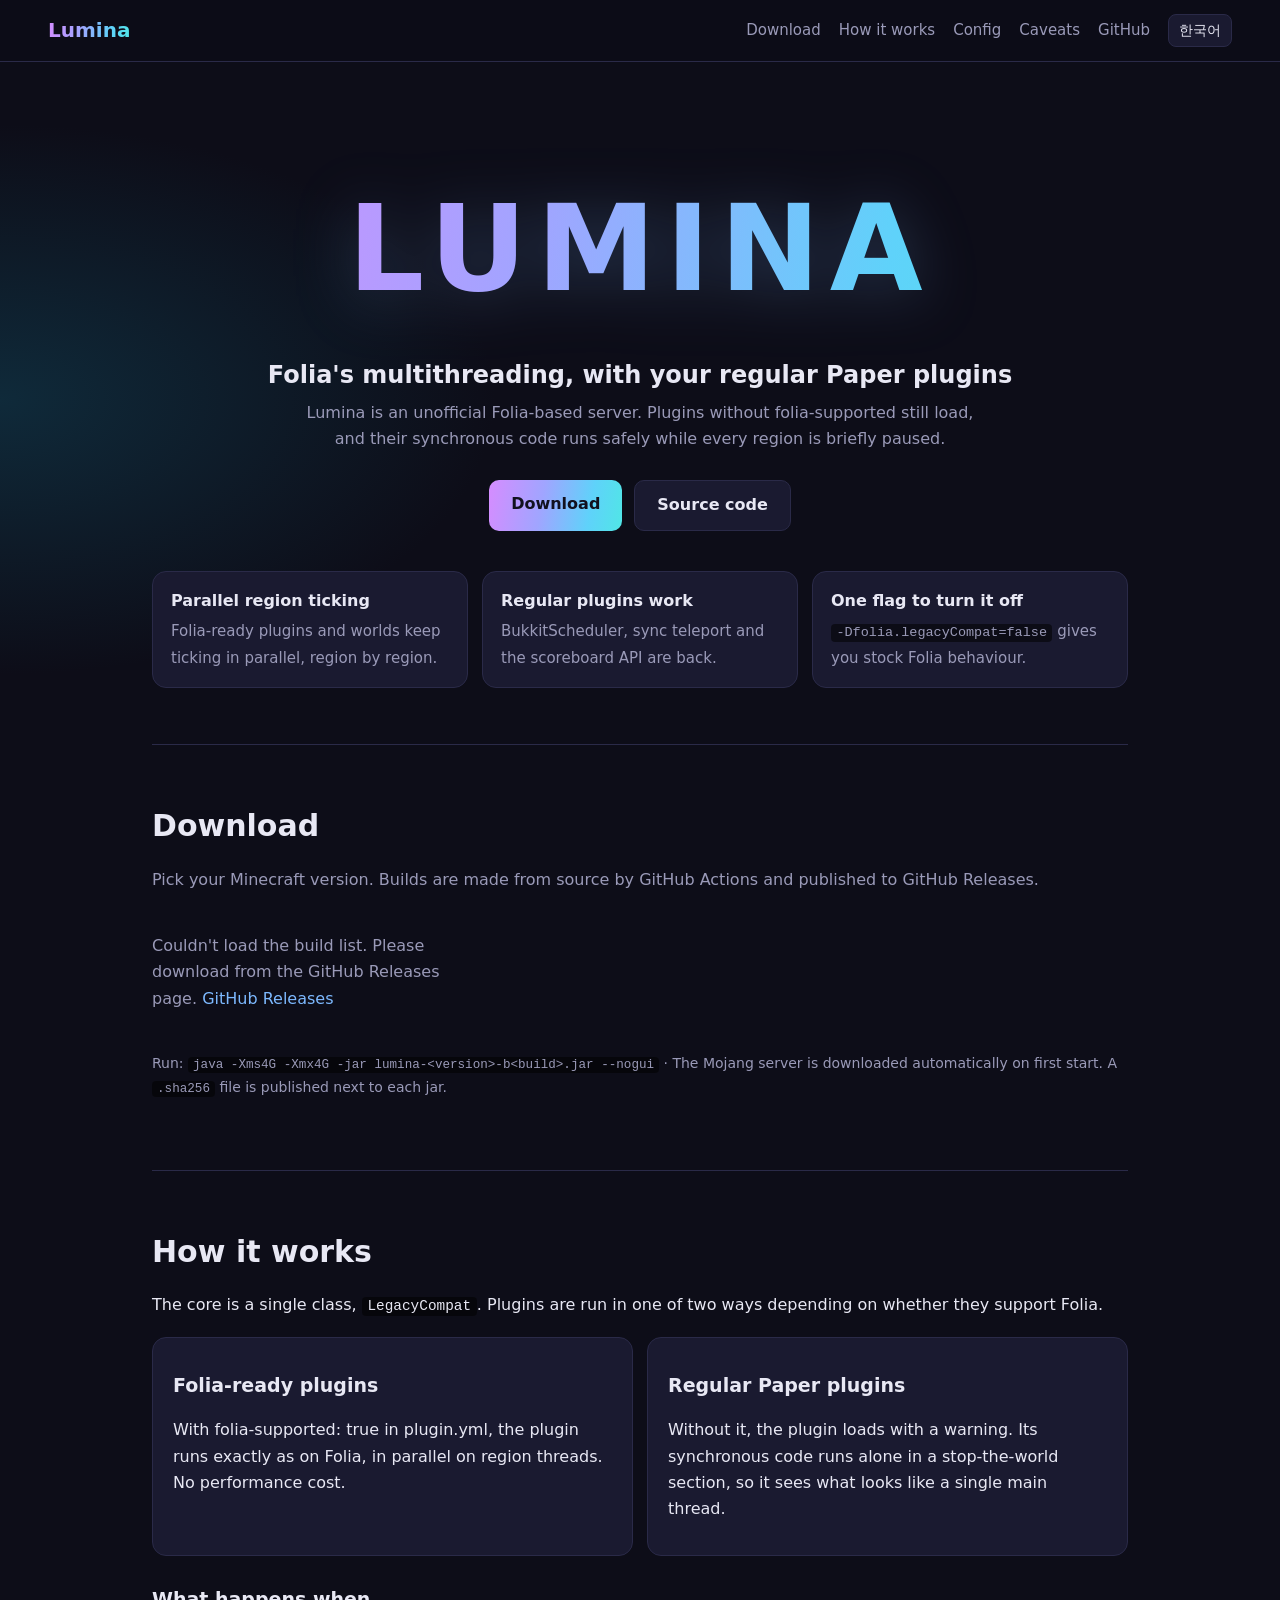
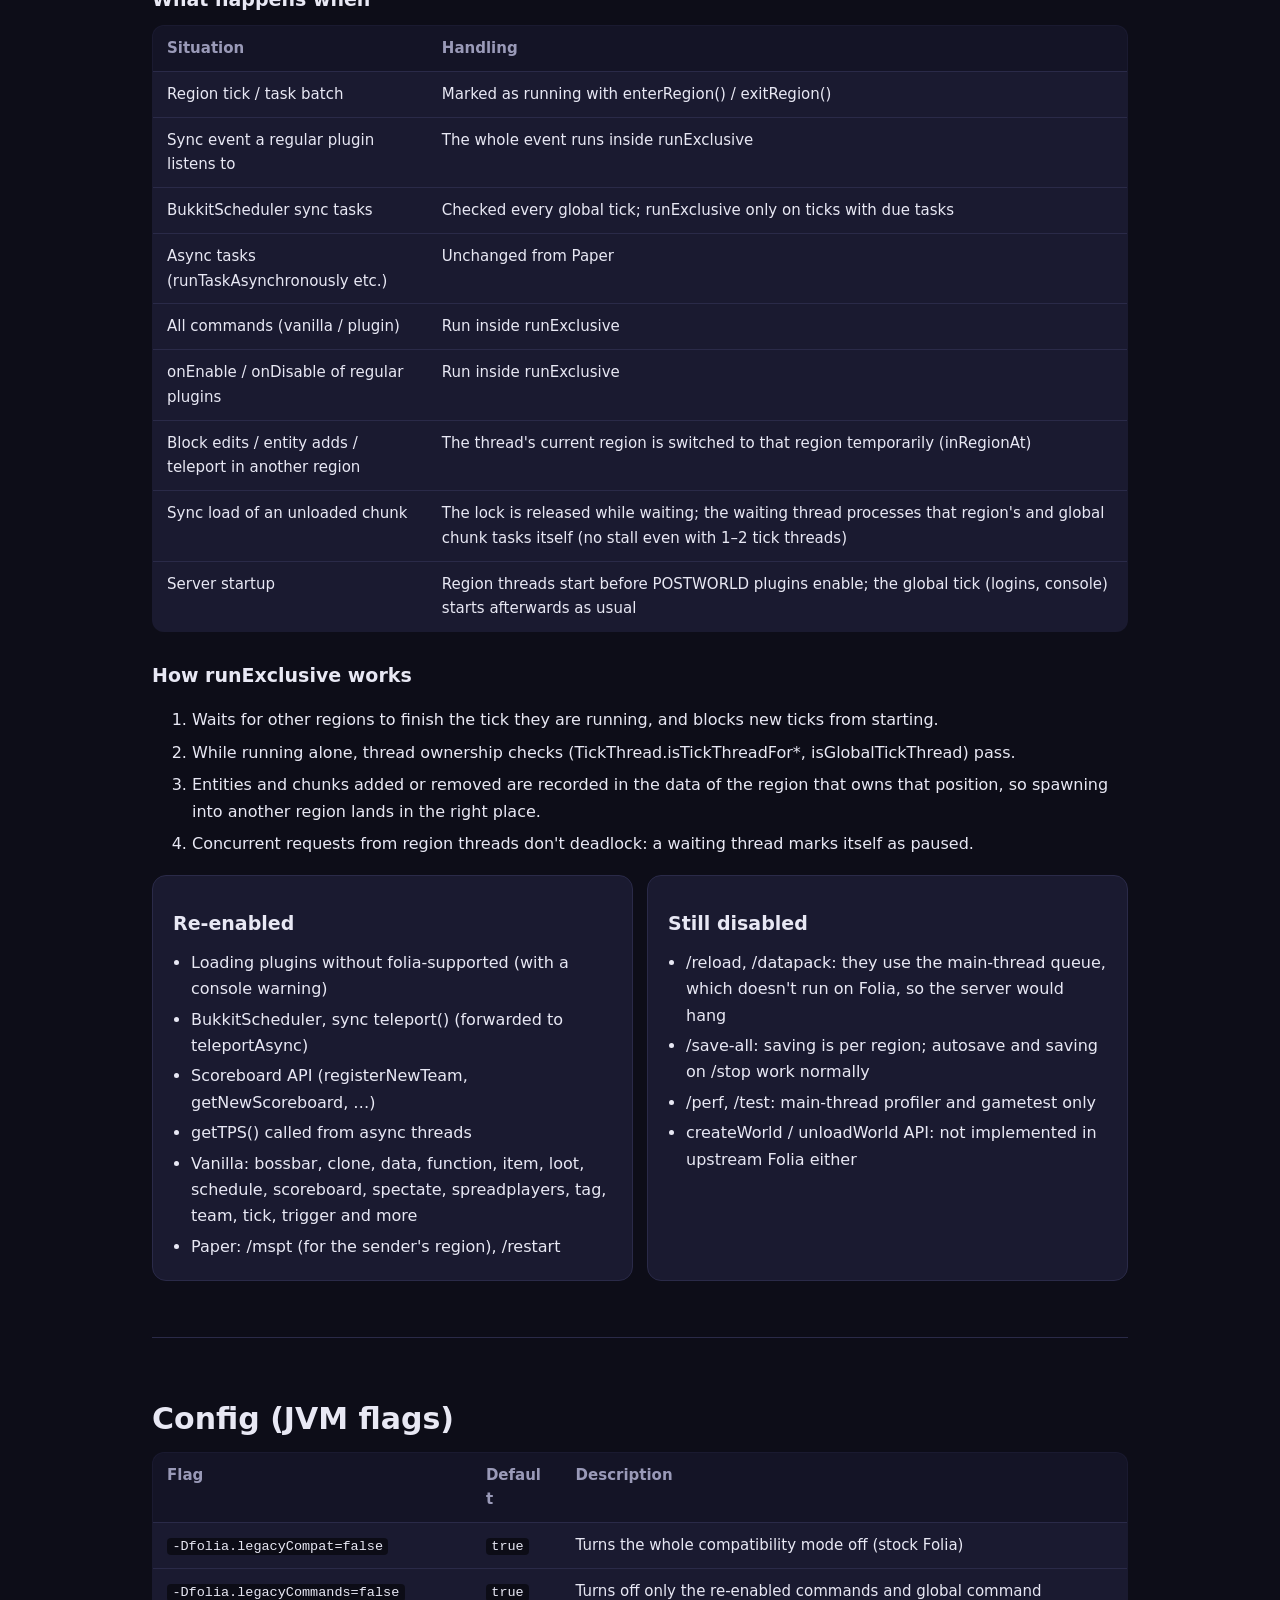
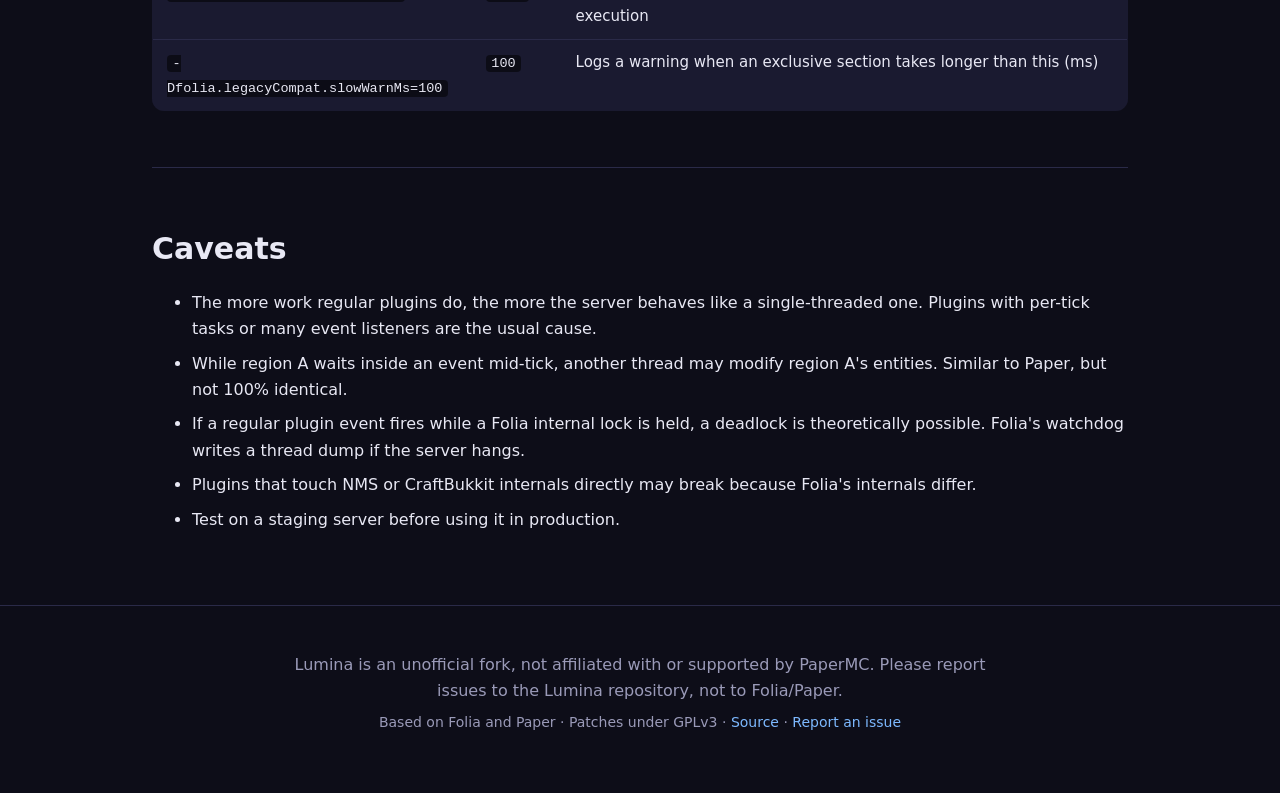
==== index.html @ fca47695 "Lumina site: KO/EN downloads page Co-Authored-By: Claude Opus 5.5 <noreply@anthropic.com>" ====
<!DOCTYPE html>
<html lang="ko">
<head>
  <meta charset="utf-8">
  <meta name="viewport" content="width=device-width, initial-scale=1">
  <title>Lumina — Folia + Paper plugin compatibility</title>
  <meta name="description" content="Lumina: an unofficial Folia fork that also runs regular Paper plugins. Downloads for every supported Minecraft version.">
  <link rel="icon" href="data:image/svg+xml,<svg xmlns='http://www.w3.org/2000/svg' viewBox='0 0 32 32'><defs><linearGradient id='g' x1='0' y1='0' x2='1' y2='1'><stop offset='0' stop-color='%23d68cff'/><stop offset='1' stop-color='%2350e6e6'/></linearGradient></defs><rect width='32' height='32' rx='8' fill='url(%23g)'/><text x='16' y='23' font-family='Arial' font-weight='700' font-size='18' text-anchor='middle' fill='%23101020'>L</text></svg>">
  <link rel="stylesheet" href="style.css">
</head>
<body>
  <header class="nav">
    <a class="brand" href="#top">Lumina</a>
    <nav>
      <a href="#download" data-i18n="nav.download"></a>
      <a href="#how" data-i18n="nav.how"></a>
      <a href="#config" data-i18n="nav.config"></a>
      <a href="#risks" data-i18n="nav.risks"></a>
      <a href="https://github.com/aruru10313/Lumina" target="_blank" rel="noopener">GitHub</a>
      <button id="lang" class="lang" type="button" aria-label="Language">EN</button>
    </nav>
  </header>

  <main id="top">
    <section class="hero">
      <h1 class="logo">LUMINA</h1>
      <p class="tagline" data-i18n="hero.tagline"></p>
      <p class="sub" data-i18n="hero.sub"></p>
      <div class="cta">
        <a class="btn primary" href="#download" data-i18n="hero.cta"></a>
        <a class="btn" href="https://github.com/aruru10313/Lumina" target="_blank" rel="noopener" data-i18n="hero.source"></a>
      </div>
      <div class="pills">
        <div class="pill"><b data-i18n="pill.1.t"></b><span data-i18n="pill.1.d"></span></div>
        <div class="pill"><b data-i18n="pill.2.t"></b><span data-i18n="pill.2.d"></span></div>
        <div class="pill"><b data-i18n="pill.3.t"></b><span data-i18n-html="pill.3.d"></span></div>
      </div>
    </section>

    <section id="download" class="section">
      <h2 data-i18n="dl.title"></h2>
      <p class="muted" data-i18n="dl.desc"></p>
      <div id="versions" class="versions"><p class="muted" data-i18n="dl.loading"></p></div>
      <p class="muted small" data-i18n-html="dl.run"></p>
    </section>

    <section id="how" class="section">
      <h2 data-i18n="how.title"></h2>
      <p data-i18n-html="how.intro"></p>
      <div class="split">
        <div class="card">
          <h3 data-i18n="how.folia.t"></h3>
          <p data-i18n="how.folia.d"></p>
        </div>
        <div class="card">
          <h3 data-i18n="how.legacy.t"></h3>
          <p data-i18n="how.legacy.d"></p>
        </div>
      </div>
      <h3 data-i18n="how.table.t"></h3>
      <table class="tbl">
        <thead><tr><th data-i18n="how.col.case"></th><th data-i18n="how.col.handling"></th></tr></thead>
        <tbody id="how-rows"></tbody>
      </table>
      <h3 data-i18n="how.steps.t"></h3>
      <ol id="how-steps" class="steps"></ol>
      <div class="split">
        <div class="card">
          <h3 data-i18n="on.t"></h3>
          <ul id="on-list"></ul>
        </div>
        <div class="card">
          <h3 data-i18n="off.t"></h3>
          <ul id="off-list"></ul>
        </div>
      </div>
    </section>

    <section id="config" class="section">
      <h2 data-i18n="cfg.title"></h2>
      <table class="tbl">
        <thead><tr><th data-i18n="cfg.col.opt"></th><th data-i18n="cfg.col.def"></th><th data-i18n="cfg.col.desc"></th></tr></thead>
        <tbody>
          <tr><td><code>-Dfolia.legacyCompat=false</code></td><td><code>true</code></td><td data-i18n="cfg.1"></td></tr>
          <tr><td><code>-Dfolia.legacyCommands=false</code></td><td><code>true</code></td><td data-i18n="cfg.2"></td></tr>
          <tr><td><code>-Dfolia.legacyCompat.slowWarnMs=100</code></td><td><code>100</code></td><td data-i18n="cfg.3"></td></tr>
        </tbody>
      </table>
    </section>

    <section id="risks" class="section">
      <h2 data-i18n="risk.title"></h2>
      <ul id="risk-list" class="risks"></ul>
    </section>
  </main>

  <footer class="foot">
    <p data-i18n="foot.disclaimer"></p>
    <p class="muted small" data-i18n-html="foot.license"></p>
  </footer>

  <script src="app.js"></script>
</body>
</html>
---- style.css ----
:root {
  --bg: #0d0d18;
  --bg2: #141426;
  --card: #1a1a30;
  --line: #2a2a48;
  --text: #e8e8f4;
  --muted: #9a9ab8;
  --violet: #d68cff;
  --sky: #7db9ff;
  --aqua: #50e6e6;
  --green: #6ee68c;
  --grad: linear-gradient(100deg, #d68cff 0%, #a0a5ff 40%, #5fd2fa 75%, #50e6e6 100%);
}
* { box-sizing: border-box; }
html { scroll-behavior: smooth; }
body {
  word-break: keep-all;
  overflow-wrap: anywhere;
  margin: 0;
  background: radial-gradient(1200px 600px at 70% -10%, #2a1d4a 0%, transparent 60%),
              radial-gradient(900px 500px at 0% 10%, #0f2a3a 0%, transparent 55%), var(--bg);
  color: var(--text);
  font: 16px/1.65 "Pretendard", "Apple SD Gothic Neo", "Malgun Gothic", system-ui, -apple-system, "Segoe UI", sans-serif;
}
a { color: var(--sky); text-decoration: none; }
a:hover { text-decoration: underline; }
code { font-family: ui-monospace, "Cascadia Code", Consolas, monospace; font-size: .9em; background: #0008; padding: .1em .4em; border-radius: 4px; }

.nav {
  position: sticky; top: 0; z-index: 10;
  display: flex; align-items: center; justify-content: space-between;
  padding: 14px clamp(16px, 4vw, 48px);
  background: #0d0d18cc; backdrop-filter: blur(10px);
  border-bottom: 1px solid var(--line);
}
.brand { font-weight: 800; font-size: 20px; background: var(--grad); -webkit-background-clip: text; background-clip: text; color: transparent; }
.nav nav { display: flex; gap: 18px; align-items: center; flex-wrap: wrap; }
.nav nav a { color: var(--muted); font-size: 15px; }
.nav nav a:hover { color: var(--text); text-decoration: none; }
.lang { background: var(--card); color: var(--text); border: 1px solid var(--line); border-radius: 8px; padding: 4px 10px; cursor: pointer; font: inherit; font-size: 14px; }
.lang:hover { border-color: var(--violet); }

main { max-width: 1040px; margin: 0 auto; padding: 0 clamp(16px, 4vw, 32px); }
.hero { text-align: center; padding: 88px 0 56px; }
.logo {
  margin: 0; font-size: clamp(56px, 12vw, 120px); font-weight: 900; letter-spacing: .08em;
  background: var(--grad); -webkit-background-clip: text; background-clip: text; color: transparent;
  filter: drop-shadow(0 6px 30px #7db9ff40);
}
.tagline { font-size: clamp(18px, 2.6vw, 24px); font-weight: 600; margin: 8px 0 4px; }
.sub { color: var(--muted); max-width: 680px; margin: 0 auto; }
.cta { display: flex; gap: 12px; justify-content: center; margin: 28px 0 40px; flex-wrap: wrap; }
.btn { display: inline-block; padding: 11px 22px; border-radius: 10px; border: 1px solid var(--line); background: var(--card); color: var(--text); font-weight: 600; }
.btn:hover { text-decoration: none; border-color: var(--sky); }
.btn.primary { background: var(--grad); color: #11111f; border: 0; }
.btn.primary:hover { filter: brightness(1.08); }
.btn.sm { padding: 7px 14px; font-size: 14px; }
.pills { display: grid; grid-template-columns: repeat(auto-fit, minmax(220px, 1fr)); gap: 14px; text-align: left; }
.pill { background: var(--card); border: 1px solid var(--line); border-radius: 14px; padding: 16px 18px; }
.pill b { display: block; margin-bottom: 4px; }
.pill span { color: var(--muted); font-size: 15px; }

.section { padding: 56px 0; border-top: 1px solid var(--line); }
.section h2 { font-size: 30px; margin: 0 0 8px; }
.section h3 { margin: 28px 0 10px; font-size: 19px; }
.muted { color: var(--muted); }
.small { font-size: 14px; }

.versions { display: grid; grid-template-columns: repeat(auto-fill, minmax(290px, 1fr)); gap: 14px; margin: 24px 0; }
.ver { background: var(--card); border: 1px solid var(--line); border-radius: 14px; padding: 18px; display: flex; flex-direction: column; gap: 8px; }
.ver.latest { border-color: #7db9ff88; box-shadow: 0 0 0 1px #7db9ff33, 0 10px 40px -20px #7db9ff; }
.ver.soon { opacity: .55; }
.ver-head { display: flex; align-items: baseline; justify-content: space-between; gap: 8px; }
.ver-name { font-size: 24px; font-weight: 800; }
.tag { font-size: 12px; padding: 2px 8px; border-radius: 99px; border: 1px solid var(--line); color: var(--muted); white-space: nowrap; }
.tag.new { color: #11111f; background: var(--grad); border: 0; font-weight: 700; }
.meta { color: var(--muted); font-size: 14px; }
.ver-actions { display: flex; gap: 8px; align-items: center; flex-wrap: wrap; margin-top: 4px; }
details.older { font-size: 14px; color: var(--muted); }
details.older summary { cursor: pointer; }
details.older ul { margin: 6px 0 0; padding-left: 18px; }

.split { display: grid; grid-template-columns: repeat(auto-fit, minmax(300px, 1fr)); gap: 14px; margin-top: 18px; }
.card { background: var(--card); border: 1px solid var(--line); border-radius: 14px; padding: 4px 20px 16px; }
.card ul { padding-left: 18px; margin: 0; }
.card li { margin: 4px 0; }

.tbl { width: 100%; border-collapse: collapse; background: var(--card); border: 1px solid var(--line); border-radius: 12px; overflow: hidden; font-size: 15px; }
.tbl th, .tbl td { text-align: left; padding: 10px 14px; border-bottom: 1px solid var(--line); vertical-align: top; }
.tbl th { background: var(--bg2); color: var(--muted); font-weight: 600; }
.tbl tr:last-child td { border-bottom: 0; }
.steps li { margin: 6px 0; }
.risks li { margin: 8px 0; }

.foot { text-align: center; padding: 40px 20px 56px; border-top: 1px solid var(--line); color: var(--muted); }
.foot p { max-width: 720px; margin: 6px auto; }

@media (max-width: 640px) {
  .nav nav a:not(:last-of-type) { display: none; }
  .tbl { font-size: 14px; }
  .tbl th, .tbl td { padding: 8px 10px; }
}
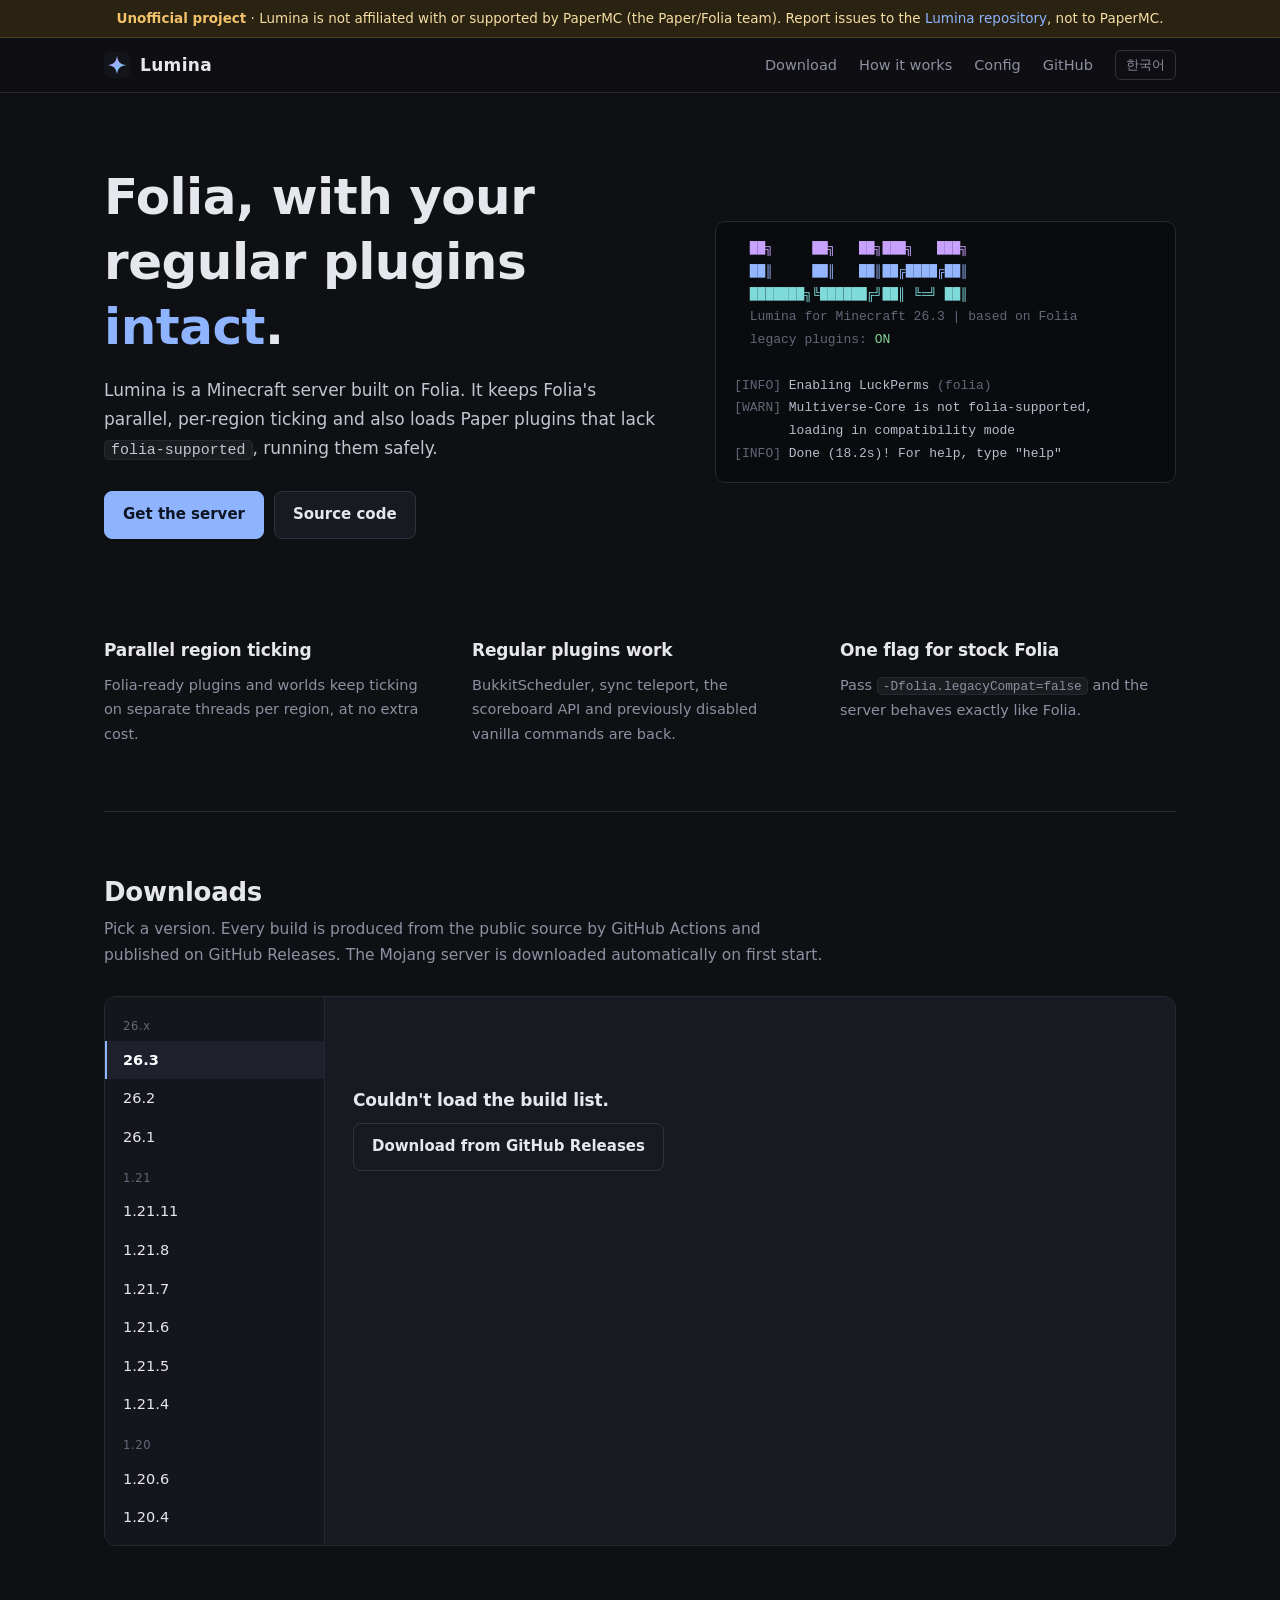
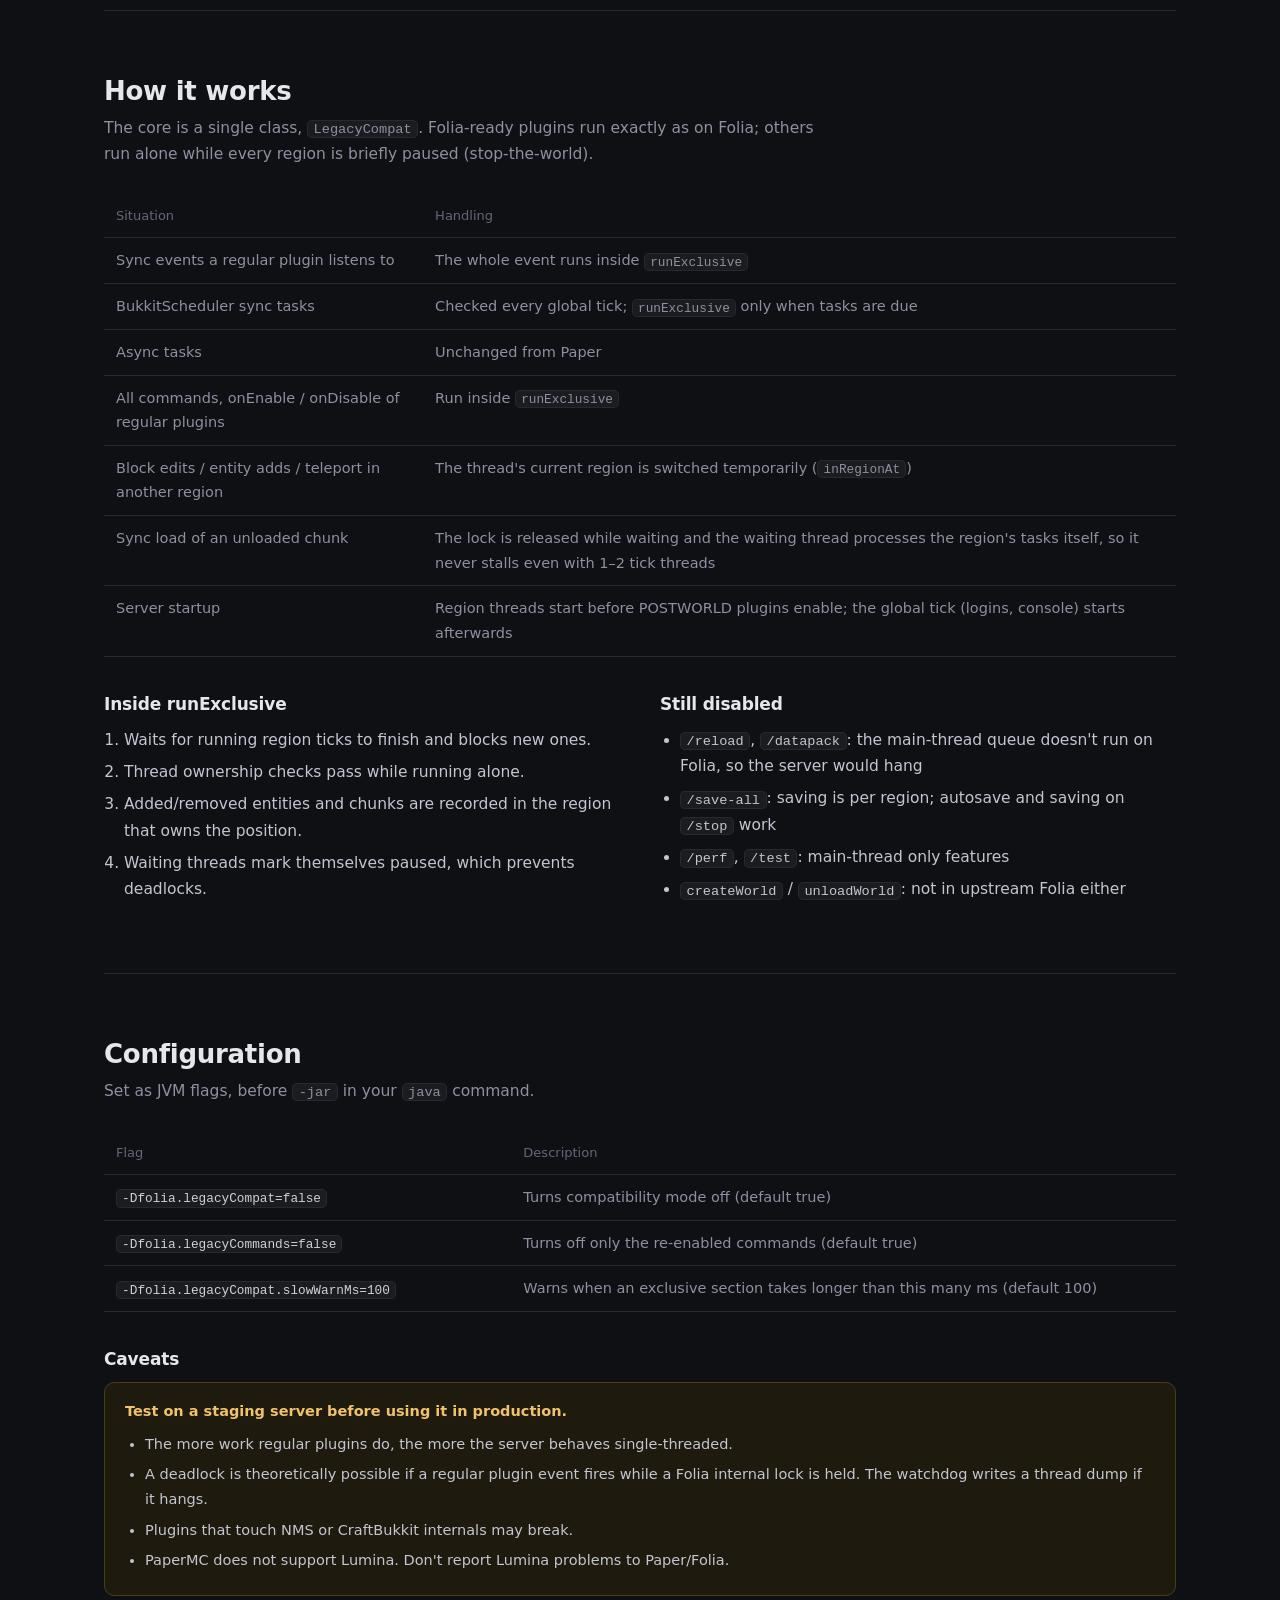
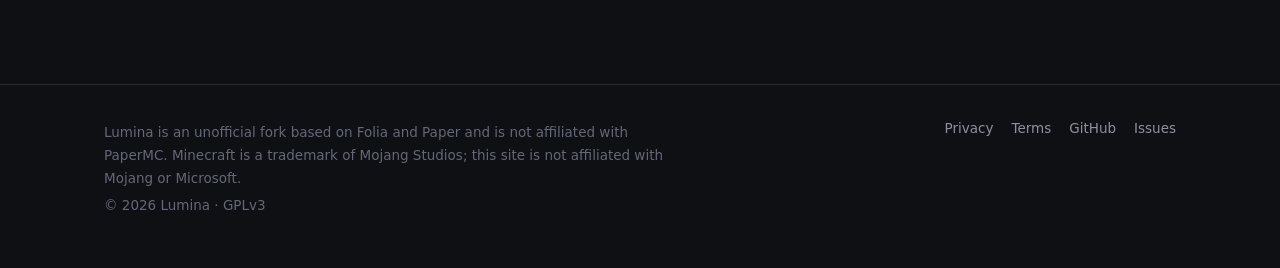
==== commit ea07fc82: "Site redesign: download browser, privacy/terms pages, unofficial notice, SEO Co-Authored-By: Claude " ====
--- a/index.html
+++ b/index.html
@@ -3,101 +3,203 @@
 <head>
   <meta charset="utf-8">
   <meta name="viewport" content="width=device-width, initial-scale=1">
-  <title>Lumina — Folia + Paper plugin compatibility</title>
-  <meta name="description" content="Lumina: an unofficial Folia fork that also runs regular Paper plugins. Downloads for every supported Minecraft version.">
-  <link rel="icon" href="data:image/svg+xml,<svg xmlns='http://www.w3.org/2000/svg' viewBox='0 0 32 32'><defs><linearGradient id='g' x1='0' y1='0' x2='1' y2='1'><stop offset='0' stop-color='%23d68cff'/><stop offset='1' stop-color='%2350e6e6'/></linearGradient></defs><rect width='32' height='32' rx='8' fill='url(%23g)'/><text x='16' y='23' font-family='Arial' font-weight='700' font-size='18' text-anchor='middle' fill='%23101020'>L</text></svg>">
+  <title>Lumina 서버 — Folia 멀티스레딩 + 일반 Paper 플러그인 호환</title>
+  <meta name="description" content="Lumina는 Folia 기반 마인크래프트 서버입니다. folia-supported가 없는 일반 Paper 플러그인도 그대로 돌아갑니다. 1.20.4부터 26.3까지 버전별 다운로드.">
+  <meta name="keywords" content="Lumina, 루미나, Folia, 폴리아, Paper, 페이퍼, 마인크래프트 서버, 멀티스레드, 플러그인 호환, Minecraft server, multithreaded">
+  <link rel="canonical" href="https://lumina.aruru.kr/">
+  <meta name="theme-color" content="#0f1014">
+  <meta property="og:type" content="website">
+  <meta property="og:site_name" content="Lumina">
+  <meta property="og:title" content="Lumina — Folia + 일반 Paper 플러그인 호환">
+  <meta property="og:description" content="Folia의 지역별 멀티스레딩에 일반 Paper 플러그인 호환 모드를 더한 비공식 서버.">
+  <meta property="og:url" content="https://lumina.aruru.kr/">
+  <meta property="og:image" content="https://lumina.aruru.kr/og.png">
+  <meta name="twitter:card" content="summary_large_image">
+  <link rel="icon" href="logo.svg" type="image/svg+xml">
   <link rel="stylesheet" href="style.css">
+  <script type="application/ld+json">
+  {"@context":"https://schema.org","@type":"SoftwareApplication","name":"Lumina","alternateName":"루미나","applicationCategory":"ServerApplication","operatingSystem":"Windows, Linux, macOS (Java)","url":"https://lumina.aruru.kr/","license":"https://www.gnu.org/licenses/gpl-3.0.html","offers":{"@type":"Offer","price":"0","priceCurrency":"KRW"},"description":"Folia-based Minecraft server with a compatibility mode for regular Paper plugins."}
+  </script>
+  <script>document.documentElement.lang = localStorage.getItem("lumina.lang") || ((navigator.language || "ko").toLowerCase().startsWith("ko") ? "ko" : "en");</script>
 </head>
 <body>
-  <header class="nav">
-    <a class="brand" href="#top">Lumina</a>
+  <div class="notice">
+    <span data-lang="ko"><b>비공식 프로젝트</b> · Lumina는 PaperMC와 관련이 없으며 PaperMC(Paper·Folia 팀)의 지원을 받지 않습니다. 문제는 PaperMC가 아니라 <a href="https://github.com/aruru10313/Lumina/issues">Lumina 저장소</a>에 알려 주세요.</span>
+    <span data-lang="en"><b>Unofficial project</b> · Lumina is not affiliated with or supported by PaperMC (the Paper/Folia team). Report issues to the <a href="https://github.com/aruru10313/Lumina/issues">Lumina repository</a>, not to PaperMC.</span>
+  </div>
+
+  <header class="nav"><div class="nav-in">
+    <a class="brand" href="/"><img src="logo.svg" alt="">Lumina</a>
     <nav>
-      <a href="#download" data-i18n="nav.download"></a>
-      <a href="#how" data-i18n="nav.how"></a>
-      <a href="#config" data-i18n="nav.config"></a>
-      <a href="#risks" data-i18n="nav.risks"></a>
-      <a href="https://github.com/aruru10313/Lumina" target="_blank" rel="noopener">GitHub</a>
-      <button id="lang" class="lang" type="button" aria-label="Language">EN</button>
+      <a href="#download"><span data-lang="ko">다운로드</span><span data-lang="en">Download</span></a>
+      <a class="hide-sm" href="#how"><span data-lang="ko">동작 방식</span><span data-lang="en">How it works</span></a>
+      <a class="hide-sm" href="#config"><span data-lang="ko">설정</span><span data-lang="en">Config</span></a>
+      <a class="hide-sm" href="https://github.com/aruru10313/Lumina" target="_blank" rel="noopener">GitHub</a>
+      <button class="lang" type="button" data-toggle-lang><span data-lang="ko">EN</span><span data-lang="en">한국어</span></button>
     </nav>
-  </header>
-
-  <main id="top">
+  </div></header>
+
+  <main class="wrap">
     <section class="hero">
-      <h1 class="logo">LUMINA</h1>
-      <p class="tagline" data-i18n="hero.tagline"></p>
-      <p class="sub" data-i18n="hero.sub"></p>
-      <div class="cta">
-        <a class="btn primary" href="#download" data-i18n="hero.cta"></a>
-        <a class="btn" href="https://github.com/aruru10313/Lumina" target="_blank" rel="noopener" data-i18n="hero.source"></a>
-      </div>
-      <div class="pills">
-        <div class="pill"><b data-i18n="pill.1.t"></b><span data-i18n="pill.1.d"></span></div>
-        <div class="pill"><b data-i18n="pill.2.t"></b><span data-i18n="pill.2.d"></span></div>
-        <div class="pill"><b data-i18n="pill.3.t"></b><span data-i18n-html="pill.3.d"></span></div>
+      <div>
+        <h1 data-lang="ko">Folia 위에서<br>일반 플러그인도 <span class="wm">그대로</span>.</h1>
+        <h1 data-lang="en">Folia, with your<br>regular plugins <span class="wm">intact</span>.</h1>
+        <p class="lead" data-lang="ko">Lumina는 Folia를 기반으로 한 마인크래프트 서버입니다. 지역마다 병렬로 틱을 돌리는 Folia 구조는 그대로 두고, <code>folia-supported</code> 표시가 없는 Paper 플러그인도 로딩해서 안전하게 실행합니다.</p>
+        <p class="lead" data-lang="en">Lumina is a Minecraft server built on Folia. It keeps Folia's parallel, per-region ticking and also loads Paper plugins that lack <code>folia-supported</code>, running them safely.</p>
+        <div class="cta">
+          <a class="btn primary" href="#download"><span data-lang="ko">서버 받기</span><span data-lang="en">Get the server</span></a>
+          <a class="btn" href="https://github.com/aruru10313/Lumina" target="_blank" rel="noopener"><span data-lang="ko">소스 코드</span><span data-lang="en">Source code</span></a>
+        </div>
+      </div>
+<div class="term"><span class="c1">  ██╗     ██╗   ██╗███╗   ███╗</span>
+<span class="c2">  ██║     ██║   ██║██╔████╔██║</span>
+<span class="c3">  ███████╗╚██████╔╝██║ ╚═╝ ██║</span>
+<span class="d">  Lumina for Minecraft 26.3 | based on Folia</span>
+<span class="d">  legacy plugins:</span> <span class="g">ON</span>
+
+<span class="d">[INFO]</span> Enabling LuckPerms <span class="d">(folia)</span>
+<span class="d">[WARN]</span> Multiverse-Core is not folia-supported,
+       loading in compatibility mode
+<span class="d">[INFO]</span> Done (18.2s)! For help, type "help"</div>
+    </section>
+
+    <section class="section" style="border-top:0;padding-top:8px">
+      <div class="features">
+        <div>
+          <h3 data-lang="ko">지역별 병렬 틱 유지</h3><h3 data-lang="en">Parallel region ticking</h3>
+          <p data-lang="ko">Folia를 지원하는 플러그인과 월드는 원래처럼 지역마다 다른 스레드에서 돕니다. 성능 손해가 없습니다.</p>
+          <p data-lang="en">Folia-ready plugins and worlds keep ticking on separate threads per region, at no extra cost.</p>
+        </div>
+        <div>
+          <h3 data-lang="ko">일반 플러그인 호환</h3><h3 data-lang="en">Regular plugins work</h3>
+          <p data-lang="ko">BukkitScheduler, 동기 teleport, 스코어보드 API, 꺼져 있던 바닐라 명령어를 다시 쓸 수 있습니다.</p>
+          <p data-lang="en">BukkitScheduler, sync teleport, the scoreboard API and previously disabled vanilla commands are back.</p>
+        </div>
+        <div>
+          <h3 data-lang="ko">옵션 하나로 순정 Folia</h3><h3 data-lang="en">One flag for stock Folia</h3>
+          <p data-lang="ko"><code>-Dfolia.legacyCompat=false</code>를 주면 호환 모드가 꺼지고 Folia와 똑같이 동작합니다.</p>
+          <p data-lang="en">Pass <code>-Dfolia.legacyCompat=false</code> and the server behaves exactly like Folia.</p>
+        </div>
       </div>
     </section>
 
     <section id="download" class="section">
-      <h2 data-i18n="dl.title"></h2>
-      <p class="muted" data-i18n="dl.desc"></p>
-      <div id="versions" class="versions"><p class="muted" data-i18n="dl.loading"></p></div>
-      <p class="muted small" data-i18n-html="dl.run"></p>
+      <h2><span data-lang="ko">다운로드</span><span data-lang="en">Downloads</span></h2>
+      <p class="desc" data-lang="ko">버전을 고르세요. 모든 빌드는 GitHub Actions가 공개된 소스에서 직접 만들어 GitHub Releases에 올립니다. 처음 실행할 때 Mojang 서버 파일을 자동으로 받습니다.</p>
+      <p class="desc" data-lang="en">Pick a version. Every build is produced from the public source by GitHub Actions and published on GitHub Releases. The Mojang server is downloaded automatically on first start.</p>
+      <div class="dl">
+        <div class="vlist" id="vlist"></div>
+        <div class="vdetail" id="vdetail"><p class="muted"><span data-lang="ko">빌드 목록을 불러오는 중…</span><span data-lang="en">Loading builds…</span></p></div>
+      </div>
     </section>
 
     <section id="how" class="section">
-      <h2 data-i18n="how.title"></h2>
-      <p data-i18n-html="how.intro"></p>
-      <div class="split">
-        <div class="card">
-          <h3 data-i18n="how.folia.t"></h3>
-          <p data-i18n="how.folia.d"></p>
-        </div>
-        <div class="card">
-          <h3 data-i18n="how.legacy.t"></h3>
-          <p data-i18n="how.legacy.d"></p>
-        </div>
-      </div>
-      <h3 data-i18n="how.table.t"></h3>
+      <h2><span data-lang="ko">동작 방식</span><span data-lang="en">How it works</span></h2>
+      <p class="desc" data-lang="ko">핵심은 <code>LegacyCompat</code> 클래스 하나입니다. 플러그인이 Folia를 지원하면 Folia 방식 그대로, 지원하지 않으면 모든 지역을 잠깐 멈춘 상태(stop-the-world)에서 혼자 실행합니다.</p>
+      <p class="desc" data-lang="en">The core is a single class, <code>LegacyCompat</code>. Folia-ready plugins run exactly as on Folia; others run alone while every region is briefly paused (stop-the-world).</p>
+
       <table class="tbl">
-        <thead><tr><th data-i18n="how.col.case"></th><th data-i18n="how.col.handling"></th></tr></thead>
-        <tbody id="how-rows"></tbody>
-      </table>
-      <h3 data-i18n="how.steps.t"></h3>
-      <ol id="how-steps" class="steps"></ol>
-      <div class="split">
-        <div class="card">
-          <h3 data-i18n="on.t"></h3>
-          <ul id="on-list"></ul>
-        </div>
-        <div class="card">
-          <h3 data-i18n="off.t"></h3>
-          <ul id="off-list"></ul>
-        </div>
-      </div>
-    </section>
-
-    <section id="config" class="section">
-      <h2 data-i18n="cfg.title"></h2>
-      <table class="tbl">
-        <thead><tr><th data-i18n="cfg.col.opt"></th><th data-i18n="cfg.col.def"></th><th data-i18n="cfg.col.desc"></th></tr></thead>
+        <thead><tr><th><span data-lang="ko">상황</span><span data-lang="en">Situation</span></th><th><span data-lang="ko">처리</span><span data-lang="en">Handling</span></th></tr></thead>
         <tbody>
-          <tr><td><code>-Dfolia.legacyCompat=false</code></td><td><code>true</code></td><td data-i18n="cfg.1"></td></tr>
-          <tr><td><code>-Dfolia.legacyCommands=false</code></td><td><code>true</code></td><td data-i18n="cfg.2"></td></tr>
-          <tr><td><code>-Dfolia.legacyCompat.slowWarnMs=100</code></td><td><code>100</code></td><td data-i18n="cfg.3"></td></tr>
+          <tr><td data-lang="ko">일반 플러그인이 듣는 동기 이벤트</td><td data-lang="en">Sync events a regular plugin listens to</td>
+              <td data-lang="ko">이벤트 전체를 <code>runExclusive</code>로 실행</td><td data-lang="en">The whole event runs inside <code>runExclusive</code></td></tr>
+          <tr><td data-lang="ko">BukkitScheduler 동기 작업</td><td data-lang="en">BukkitScheduler sync tasks</td>
+              <td data-lang="ko">전역 틱마다 확인해서, 실행할 작업이 있는 틱에만 <code>runExclusive</code></td><td data-lang="en">Checked every global tick; <code>runExclusive</code> only when tasks are due</td></tr>
+          <tr><td data-lang="ko">비동기 작업</td><td data-lang="en">Async tasks</td>
+              <td data-lang="ko">기존 Paper 방식 그대로</td><td data-lang="en">Unchanged from Paper</td></tr>
+          <tr><td data-lang="ko">모든 명령어, 일반 플러그인의 onEnable / onDisable</td><td data-lang="en">All commands, onEnable / onDisable of regular plugins</td>
+              <td data-lang="ko"><code>runExclusive</code> 안에서 실행</td><td data-lang="en">Run inside <code>runExclusive</code></td></tr>
+          <tr><td data-lang="ko">다른 지역의 블록 수정 / 엔티티 추가 / teleport</td><td data-lang="en">Block edits / entity adds / teleport in another region</td>
+              <td data-lang="ko">스레드의 "현재 지역"을 그 지역으로 잠깐 바꿔서 실행 (<code>inRegionAt</code>)</td><td data-lang="en">The thread's current region is switched temporarily (<code>inRegionAt</code>)</td></tr>
+          <tr><td data-lang="ko">로드되지 않은 청크의 동기 로딩</td><td data-lang="en">Sync load of an unloaded chunk</td>
+              <td data-lang="ko">잠금을 잠깐 풀고 요청합니다. 기다리는 스레드가 그 지역 작업을 직접 처리해서, 틱 스레드가 1~2개여도 멈추지 않습니다</td><td data-lang="en">The lock is released while waiting and the waiting thread processes the region's tasks itself, so it never stalls even with 1–2 tick threads</td></tr>
+          <tr><td data-lang="ko">서버 시작</td><td data-lang="en">Server startup</td>
+              <td data-lang="ko">지역 스레드를 POSTWORLD 플러그인 켜기 전에 시작하고, 전역 틱(접속, 콘솔)은 그다음에 시작</td><td data-lang="en">Region threads start before POSTWORLD plugins enable; the global tick (logins, console) starts afterwards</td></tr>
         </tbody>
       </table>
-    </section>
-
-    <section id="risks" class="section">
-      <h2 data-i18n="risk.title"></h2>
-      <ul id="risk-list" class="risks"></ul>
+
+      <div class="cols">
+        <div>
+          <h3><span data-lang="ko">runExclusive 순서</span><span data-lang="en">Inside runExclusive</span></h3>
+          <ol class="steps" data-lang="ko">
+            <li>다른 지역들이 지금 돌고 있는 틱을 끝낼 때까지 기다리고, 새 틱은 막습니다.</li>
+            <li>혼자 실행하는 동안 스레드 소유 검사를 통과시킵니다.</li>
+            <li>추가·제거된 엔티티와 청크는 그 위치를 소유한 지역에 기록합니다.</li>
+            <li>기다리는 스레드는 자신을 "멈춤"으로 표시해서 데드락을 막습니다.</li>
+          </ol>
+          <ol class="steps" data-lang="en">
+            <li>Waits for running region ticks to finish and blocks new ones.</li>
+            <li>Thread ownership checks pass while running alone.</li>
+            <li>Added/removed entities and chunks are recorded in the region that owns the position.</li>
+            <li>Waiting threads mark themselves paused, which prevents deadlocks.</li>
+          </ol>
+        </div>
+        <div>
+          <h3><span data-lang="ko">아직 꺼져 있는 것</span><span data-lang="en">Still disabled</span></h3>
+          <ul class="plain" data-lang="ko">
+            <li><code>/reload</code>, <code>/datapack</code>: Folia에서는 메인 스레드 큐가 돌지 않아 서버가 멈춥니다</li>
+            <li><code>/save-all</code>: 저장이 지역 단위입니다. 자동 저장과 <code>/stop</code> 저장은 정상입니다</li>
+            <li><code>/perf</code>, <code>/test</code>: 메인 스레드 전용 기능입니다</li>
+            <li><code>createWorld</code> / <code>unloadWorld</code>: Folia 원본에서도 아직 없습니다</li>
+          </ul>
+          <ul class="plain" data-lang="en">
+            <li><code>/reload</code>, <code>/datapack</code>: the main-thread queue doesn't run on Folia, so the server would hang</li>
+            <li><code>/save-all</code>: saving is per region; autosave and saving on <code>/stop</code> work</li>
+            <li><code>/perf</code>, <code>/test</code>: main-thread only features</li>
+            <li><code>createWorld</code> / <code>unloadWorld</code>: not in upstream Folia either</li>
+          </ul>
+        </div>
+      </div>
+    </section>
+
+    <section id="config" class="section">
+      <h2><span data-lang="ko">설정</span><span data-lang="en">Configuration</span></h2>
+      <p class="desc" data-lang="ko">JVM 옵션으로 정합니다. <code>java</code> 명령의 <code>-jar</code> 앞에 붙이세요.</p>
+      <p class="desc" data-lang="en">Set as JVM flags, before <code>-jar</code> in your <code>java</code> command.</p>
+      <table class="tbl">
+        <thead><tr><th><span data-lang="ko">옵션</span><span data-lang="en">Flag</span></th><th><span data-lang="ko">설명</span><span data-lang="en">Description</span></th></tr></thead>
+        <tbody>
+          <tr><td><code>-Dfolia.legacyCompat=false</code></td><td><span data-lang="ko">호환 모드 전체를 끕니다 (기본값 true)</span><span data-lang="en">Turns compatibility mode off (default true)</span></td></tr>
+          <tr><td><code>-Dfolia.legacyCommands=false</code></td><td><span data-lang="ko">다시 켠 명령어와 명령어 전역 실행만 끕니다 (기본값 true)</span><span data-lang="en">Turns off only the re-enabled commands (default true)</span></td></tr>
+          <tr><td><code>-Dfolia.legacyCompat.slowWarnMs=100</code></td><td><span data-lang="ko">전역 실행이 이 시간(ms)보다 길면 경고합니다 (기본값 100)</span><span data-lang="en">Warns when an exclusive section takes longer than this many ms (default 100)</span></td></tr>
+        </tbody>
+      </table>
+
+      <h3><span data-lang="ko">알아 두어야 할 점</span><span data-lang="en">Caveats</span></h3>
+      <div class="callout" data-lang="ko">
+        <b>운영 서버에 쓰기 전에 꼭 테스트 서버에서 확인하세요.</b>
+        <ul class="plain" style="margin-top:8px">
+          <li>일반 플러그인이 많이 일할수록 서버가 단일 스레드처럼 느려집니다.</li>
+          <li>Folia 내부 잠금을 쥔 상태에서 일반 플러그인 이벤트가 발생하면 이론상 데드락이 날 수 있습니다. 멈추면 워치독이 스레드 덤프를 남깁니다.</li>
+          <li>NMS나 CraftBukkit 내부를 직접 건드리는 플러그인은 깨질 수 있습니다.</li>
+          <li>PaperMC는 Lumina를 지원하지 않습니다. Lumina에서 생긴 문제를 Paper/Folia에 신고하지 마세요.</li>
+        </ul>
+      </div>
+      <div class="callout" data-lang="en">
+        <b>Test on a staging server before using it in production.</b>
+        <ul class="plain" style="margin-top:8px">
+          <li>The more work regular plugins do, the more the server behaves single-threaded.</li>
+          <li>A deadlock is theoretically possible if a regular plugin event fires while a Folia internal lock is held. The watchdog writes a thread dump if it hangs.</li>
+          <li>Plugins that touch NMS or CraftBukkit internals may break.</li>
+          <li>PaperMC does not support Lumina. Don't report Lumina problems to Paper/Folia.</li>
+        </ul>
+      </div>
     </section>
   </main>
 
-  <footer class="foot">
-    <p data-i18n="foot.disclaimer"></p>
-    <p class="muted small" data-i18n-html="foot.license"></p>
-  </footer>
+  <footer class="foot"><div class="foot-in">
+    <div>
+      <p data-lang="ko">Lumina는 Folia·Paper를 기반으로 한 비공식 포크이며 PaperMC와 관련이 없습니다. Minecraft는 Mojang Studios의 상표이며, 이 사이트는 Mojang·Microsoft와 관련이 없습니다.</p>
+      <p data-lang="en">Lumina is an unofficial fork based on Folia and Paper and is not affiliated with PaperMC. Minecraft is a trademark of Mojang Studios; this site is not affiliated with Mojang or Microsoft.</p>
+      <p>© 2026 Lumina · GPLv3</p>
+    </div>
+    <nav>
+      <a href="privacy.html"><span data-lang="ko">개인정보처리방침</span><span data-lang="en">Privacy</span></a>
+      <a href="terms.html"><span data-lang="ko">이용 안내</span><span data-lang="en">Terms</span></a>
+      <a href="https://github.com/aruru10313/Lumina">GitHub</a>
+      <a href="https://github.com/aruru10313/Lumina/issues"><span data-lang="ko">문제 신고</span><span data-lang="en">Issues</span></a>
+    </nav>
+  </div></footer>
 
   <script src="app.js"></script>
 </body>
--- a/style.css
+++ b/style.css
@@ -1,102 +1,137 @@
 :root {
-  --bg: #0d0d18;
-  --bg2: #141426;
-  --card: #1a1a30;
-  --line: #2a2a48;
-  --text: #e8e8f4;
-  --muted: #9a9ab8;
-  --violet: #d68cff;
-  --sky: #7db9ff;
-  --aqua: #50e6e6;
-  --green: #6ee68c;
-  --grad: linear-gradient(100deg, #d68cff 0%, #a0a5ff 40%, #5fd2fa 75%, #50e6e6 100%);
+  --bg: #0f1014;
+  --bg2: #15161c;
+  --panel: #191a21;
+  --line: #262832;
+  --line2: #31343f;
+  --text: #e6e7ec;
+  --muted: #8d90a0;
+  --dim: #646778;
+  --accent: #8fb4ff;
+  --accent-ink: #0d1424;
+  --ok: #7fd49a;
+  --warn: #f2c26b;
+  --mono: ui-monospace, "JetBrains Mono", "Cascadia Code", Consolas, monospace;
 }
 * { box-sizing: border-box; }
 html { scroll-behavior: smooth; }
+html[lang="ko"] [data-lang="en"], html[lang="en"] [data-lang="ko"] { display: none !important; }
 body {
-  word-break: keep-all;
-  overflow-wrap: anywhere;
-  margin: 0;
-  background: radial-gradient(1200px 600px at 70% -10%, #2a1d4a 0%, transparent 60%),
-              radial-gradient(900px 500px at 0% 10%, #0f2a3a 0%, transparent 55%), var(--bg);
-  color: var(--text);
-  font: 16px/1.65 "Pretendard", "Apple SD Gothic Neo", "Malgun Gothic", system-ui, -apple-system, "Segoe UI", sans-serif;
+  margin: 0; background: var(--bg); color: var(--text);
+  font: 15.5px/1.7 "Pretendard", "Apple SD Gothic Neo", "Malgun Gothic", system-ui, -apple-system, "Segoe UI", sans-serif;
+  word-break: keep-all; overflow-wrap: anywhere;
 }
-a { color: var(--sky); text-decoration: none; }
+a { color: var(--accent); text-decoration: none; }
 a:hover { text-decoration: underline; }
-code { font-family: ui-monospace, "Cascadia Code", Consolas, monospace; font-size: .9em; background: #0008; padding: .1em .4em; border-radius: 4px; }
+code, kbd { font-family: var(--mono); font-size: .88em; background: #ffffff0d; border: 1px solid var(--line); padding: .05em .4em; border-radius: 5px; }
+h1, h2, h3 { line-height: 1.3; letter-spacing: -.01em; }
 
-.nav {
-  position: sticky; top: 0; z-index: 10;
-  display: flex; align-items: center; justify-content: space-between;
-  padding: 14px clamp(16px, 4vw, 48px);
-  background: #0d0d18cc; backdrop-filter: blur(10px);
-  border-bottom: 1px solid var(--line);
+/* notice bar */
+.notice { background: #2a2312; color: #f5dca2; border-bottom: 1px solid #4a3d1c; font-size: 13.5px; text-align: center; padding: 7px 16px; }
+.notice b { color: var(--warn); }
+
+/* nav */
+.nav { position: sticky; top: 0; z-index: 20; background: #0f1014ee; backdrop-filter: blur(8px); border-bottom: 1px solid var(--line); }
+.nav-in { max-width: 1120px; margin: 0 auto; display: flex; align-items: center; justify-content: space-between; padding: 12px 24px; gap: 16px; }
+.brand { display: flex; align-items: center; gap: 10px; color: var(--text); font-weight: 800; font-size: 17px; letter-spacing: .02em; }
+.brand:hover { text-decoration: none; }
+.brand img { width: 26px; height: 26px; }
+.nav nav { display: flex; gap: 22px; align-items: center; }
+.nav nav a { color: var(--muted); font-size: 14.5px; }
+.nav nav a:hover { color: var(--text); text-decoration: none; }
+.lang { background: transparent; color: var(--muted); border: 1px solid var(--line2); border-radius: 6px; padding: 3px 10px; cursor: pointer; font: inherit; font-size: 13px; }
+.lang:hover { color: var(--text); border-color: var(--muted); }
+
+.wrap { max-width: 1120px; margin: 0 auto; padding: 0 24px; }
+
+/* hero */
+.hero { padding: 72px 0 56px; display: grid; grid-template-columns: 1.1fr .9fr; gap: 48px; align-items: center; }
+.hero h1 { font-size: clamp(34px, 5vw, 50px); margin: 0 0 16px; font-weight: 800; }
+.hero h1 .wm { color: var(--accent); }
+.hero p.lead { color: #c3c5d0; font-size: 17px; margin: 0 0 28px; max-width: 560px; }
+.cta { display: flex; gap: 10px; flex-wrap: wrap; }
+.btn { display: inline-flex; align-items: center; gap: 8px; padding: 10px 18px; border-radius: 8px; border: 1px solid var(--line2); background: var(--panel); color: var(--text); font-weight: 600; font-size: 15px; cursor: pointer; font-family: inherit; }
+.btn:hover { text-decoration: none; border-color: var(--muted); }
+.btn.primary { background: var(--accent); color: var(--accent-ink); border-color: var(--accent); }
+.btn.primary:hover { filter: brightness(1.07); }
+.btn.sm { padding: 6px 12px; font-size: 13.5px; }
+.term { background: #0a0b0e; border: 1px solid var(--line); border-radius: 10px; font: 13px/1.75 var(--mono); padding: 16px 18px; color: #b9bccb; overflow: hidden; white-space: pre; }
+.term .c1 { color: #c9a2ff; } .term .c2 { color: #94b6ff; } .term .c3 { color: #7fdada; } .term .g { color: var(--ok); } .term .d { color: var(--dim); }
+
+/* sections */
+.section { padding: 64px 0; border-top: 1px solid var(--line); }
+.section > h2 { font-size: 26px; margin: 0 0 6px; }
+.section > p.desc { color: var(--muted); margin: 0 0 28px; max-width: 720px; }
+.muted { color: var(--muted); } .small { font-size: 13.5px; }
+
+.features { display: grid; grid-template-columns: repeat(3, 1fr); gap: 32px; }
+.features h3 { font-size: 16px; margin: 0 0 6px; }
+.features p { color: var(--muted); margin: 0; font-size: 14.5px; }
+
+/* downloads */
+.dl { display: grid; grid-template-columns: 220px 1fr; border: 1px solid var(--line); border-radius: 12px; overflow: hidden; background: var(--panel); min-height: 360px; }
+.vlist { border-right: 1px solid var(--line); background: var(--bg2); padding: 8px 0; }
+.vlist .grp { font-size: 11.5px; letter-spacing: .06em; color: var(--dim); padding: 12px 18px 4px; }
+.vlist button { display: flex; width: 100%; justify-content: space-between; align-items: center; background: none; border: 0; border-left: 2px solid transparent; color: var(--text); font: inherit; font-size: 14.5px; padding: 7px 16px; cursor: pointer; text-align: left; }
+.vlist button:hover { background: #ffffff08; }
+.vlist button.on { border-left-color: var(--accent); background: #8fb4ff12; color: #fff; font-weight: 600; }
+.vlist button.none { color: var(--dim); }
+.vlist .b { font-size: 11.5px; color: var(--dim); font-family: var(--mono); }
+.vdetail { padding: 26px 28px; min-width: 0; }
+.vtitle { display: flex; align-items: baseline; gap: 12px; flex-wrap: wrap; margin-bottom: 4px; }
+.vtitle h3 { margin: 0; font-size: 24px; }
+.chip { font-size: 12px; border: 1px solid var(--line2); border-radius: 99px; padding: 1px 9px; color: var(--muted); }
+.chip.ok { color: var(--ok); border-color: #2f5a3d; }
+.kv { display: grid; grid-template-columns: max-content 1fr; gap: 6px 18px; margin: 18px 0 20px; font-size: 14px; }
+.kv dt { color: var(--muted); } .kv dd { margin: 0; font-family: var(--mono); font-size: 13px; overflow: hidden; text-overflow: ellipsis; white-space: nowrap; }
+.dlrow { display: flex; gap: 10px; align-items: center; flex-wrap: wrap; }
+.copy { background: none; border: 1px solid var(--line2); color: var(--muted); border-radius: 6px; font-size: 12px; padding: 1px 8px; cursor: pointer; margin-left: 6px; font-family: inherit; }
+.copy:hover { color: var(--text); }
+.builds { width: 100%; border-collapse: collapse; margin-top: 28px; font-size: 14px; }
+.builds th { text-align: left; color: var(--dim); font-weight: 500; font-size: 12.5px; padding: 6px 10px; border-bottom: 1px solid var(--line); }
+.builds td { padding: 8px 10px; border-bottom: 1px solid var(--line); }
+.builds td.m { font-family: var(--mono); font-size: 13px; color: var(--muted); }
+.builds tr:last-child td { border-bottom: 0; }
+.empty { color: var(--muted); padding: 30px 0; }
+.empty h3 { color: var(--text); }
+.runbox { margin-top: 20px; }
+
+/* content tables/lists */
+.cols { display: grid; grid-template-columns: 1fr 1fr; gap: 40px; }
+.tbl { width: 100%; border-collapse: collapse; font-size: 14.5px; }
+.tbl th, .tbl td { text-align: left; padding: 10px 12px; border-bottom: 1px solid var(--line); vertical-align: top; }
+.tbl th { color: var(--dim); font-weight: 500; font-size: 13px; }
+.tbl td:first-child { color: #cfd1da; width: 38%; }
+.tbl td { color: var(--muted); }
+ol.steps, ul.plain { padding-left: 20px; margin: 0; } ol.steps li, ul.plain li { margin: 6px 0; color: #c3c5d0; }
+.section h3 { font-size: 17px; margin: 36px 0 12px; }
+
+.callout { border: 1px solid #4a3d1c; background: #1f1a0e; border-radius: 10px; padding: 16px 20px; color: #e9d6a8; font-size: 14.5px; }
+.callout b { color: var(--warn); }
+
+/* doc pages */
+.doc { max-width: 780px; margin: 0 auto; padding: 56px 24px 72px; }
+.doc h1 { font-size: 32px; margin: 0 0 6px; }
+.doc h2 { font-size: 19px; margin: 36px 0 10px; }
+.doc p, .doc li { color: #c3c5d0; }
+.doc .tbl td:first-child { width: 30%; }
+
+/* footer */
+.foot { border-top: 1px solid var(--line); margin-top: 24px; }
+.foot-in { max-width: 1120px; margin: 0 auto; padding: 32px 24px 48px; display: flex; justify-content: space-between; gap: 24px; flex-wrap: wrap; color: var(--dim); font-size: 13.5px; }
+.foot-in nav { display: flex; gap: 18px; flex-wrap: wrap; }
+.foot-in nav a { color: var(--muted); }
+.foot-in p { margin: 4px 0; max-width: 560px; }
+
+@media (max-width: 860px) {
+  .hero { grid-template-columns: 1fr; padding-top: 48px; }
+  .term { display: none; }
+  .features, .cols { grid-template-columns: 1fr; gap: 24px; }
+  .dl { grid-template-columns: 1fr; }
+  .vlist { border-right: 0; border-bottom: 1px solid var(--line); display: flex; overflow-x: auto; padding: 6px; }
+  .vlist .grp { display: none; }
+  .vlist button { border-left: 0; border-bottom: 2px solid transparent; white-space: nowrap; width: auto; gap: 8px; }
+  .vlist button.on { border-bottom-color: var(--accent); }
+  .nav nav a.hide-sm { display: none; }
+  .builds th:nth-child(3), .builds td:nth-child(3) { display: none; }
 }
-.brand { font-weight: 800; font-size: 20px; background: var(--grad); -webkit-background-clip: text; background-clip: text; color: transparent; }
-.nav nav { display: flex; gap: 18px; align-items: center; flex-wrap: wrap; }
-.nav nav a { color: var(--muted); font-size: 15px; }
-.nav nav a:hover { color: var(--text); text-decoration: none; }
-.lang { background: var(--card); color: var(--text); border: 1px solid var(--line); border-radius: 8px; padding: 4px 10px; cursor: pointer; font: inherit; font-size: 14px; }
-.lang:hover { border-color: var(--violet); }
-
-main { max-width: 1040px; margin: 0 auto; padding: 0 clamp(16px, 4vw, 32px); }
-.hero { text-align: center; padding: 88px 0 56px; }
-.logo {
-  margin: 0; font-size: clamp(56px, 12vw, 120px); font-weight: 900; letter-spacing: .08em;
-  background: var(--grad); -webkit-background-clip: text; background-clip: text; color: transparent;
-  filter: drop-shadow(0 6px 30px #7db9ff40);
-}
-.tagline { font-size: clamp(18px, 2.6vw, 24px); font-weight: 600; margin: 8px 0 4px; }
-.sub { color: var(--muted); max-width: 680px; margin: 0 auto; }
-.cta { display: flex; gap: 12px; justify-content: center; margin: 28px 0 40px; flex-wrap: wrap; }
-.btn { display: inline-block; padding: 11px 22px; border-radius: 10px; border: 1px solid var(--line); background: var(--card); color: var(--text); font-weight: 600; }
-.btn:hover { text-decoration: none; border-color: var(--sky); }
-.btn.primary { background: var(--grad); color: #11111f; border: 0; }
-.btn.primary:hover { filter: brightness(1.08); }
-.btn.sm { padding: 7px 14px; font-size: 14px; }
-.pills { display: grid; grid-template-columns: repeat(auto-fit, minmax(220px, 1fr)); gap: 14px; text-align: left; }
-.pill { background: var(--card); border: 1px solid var(--line); border-radius: 14px; padding: 16px 18px; }
-.pill b { display: block; margin-bottom: 4px; }
-.pill span { color: var(--muted); font-size: 15px; }
-
-.section { padding: 56px 0; border-top: 1px solid var(--line); }
-.section h2 { font-size: 30px; margin: 0 0 8px; }
-.section h3 { margin: 28px 0 10px; font-size: 19px; }
-.muted { color: var(--muted); }
-.small { font-size: 14px; }
-
-.versions { display: grid; grid-template-columns: repeat(auto-fill, minmax(290px, 1fr)); gap: 14px; margin: 24px 0; }
-.ver { background: var(--card); border: 1px solid var(--line); border-radius: 14px; padding: 18px; display: flex; flex-direction: column; gap: 8px; }
-.ver.latest { border-color: #7db9ff88; box-shadow: 0 0 0 1px #7db9ff33, 0 10px 40px -20px #7db9ff; }
-.ver.soon { opacity: .55; }
-.ver-head { display: flex; align-items: baseline; justify-content: space-between; gap: 8px; }
-.ver-name { font-size: 24px; font-weight: 800; }
-.tag { font-size: 12px; padding: 2px 8px; border-radius: 99px; border: 1px solid var(--line); color: var(--muted); white-space: nowrap; }
-.tag.new { color: #11111f; background: var(--grad); border: 0; font-weight: 700; }
-.meta { color: var(--muted); font-size: 14px; }
-.ver-actions { display: flex; gap: 8px; align-items: center; flex-wrap: wrap; margin-top: 4px; }
-details.older { font-size: 14px; color: var(--muted); }
-details.older summary { cursor: pointer; }
-details.older ul { margin: 6px 0 0; padding-left: 18px; }
-
-.split { display: grid; grid-template-columns: repeat(auto-fit, minmax(300px, 1fr)); gap: 14px; margin-top: 18px; }
-.card { background: var(--card); border: 1px solid var(--line); border-radius: 14px; padding: 4px 20px 16px; }
-.card ul { padding-left: 18px; margin: 0; }
-.card li { margin: 4px 0; }
-
-.tbl { width: 100%; border-collapse: collapse; background: var(--card); border: 1px solid var(--line); border-radius: 12px; overflow: hidden; font-size: 15px; }
-.tbl th, .tbl td { text-align: left; padding: 10px 14px; border-bottom: 1px solid var(--line); vertical-align: top; }
-.tbl th { background: var(--bg2); color: var(--muted); font-weight: 600; }
-.tbl tr:last-child td { border-bottom: 0; }
-.steps li { margin: 6px 0; }
-.risks li { margin: 8px 0; }
-
-.foot { text-align: center; padding: 40px 20px 56px; border-top: 1px solid var(--line); color: var(--muted); }
-.foot p { max-width: 720px; margin: 6px auto; }
-
-@media (max-width: 640px) {
-  .nav nav a:not(:last-of-type) { display: none; }
-  .tbl { font-size: 14px; }
-  .tbl th, .tbl td { padding: 8px 10px; }
-}
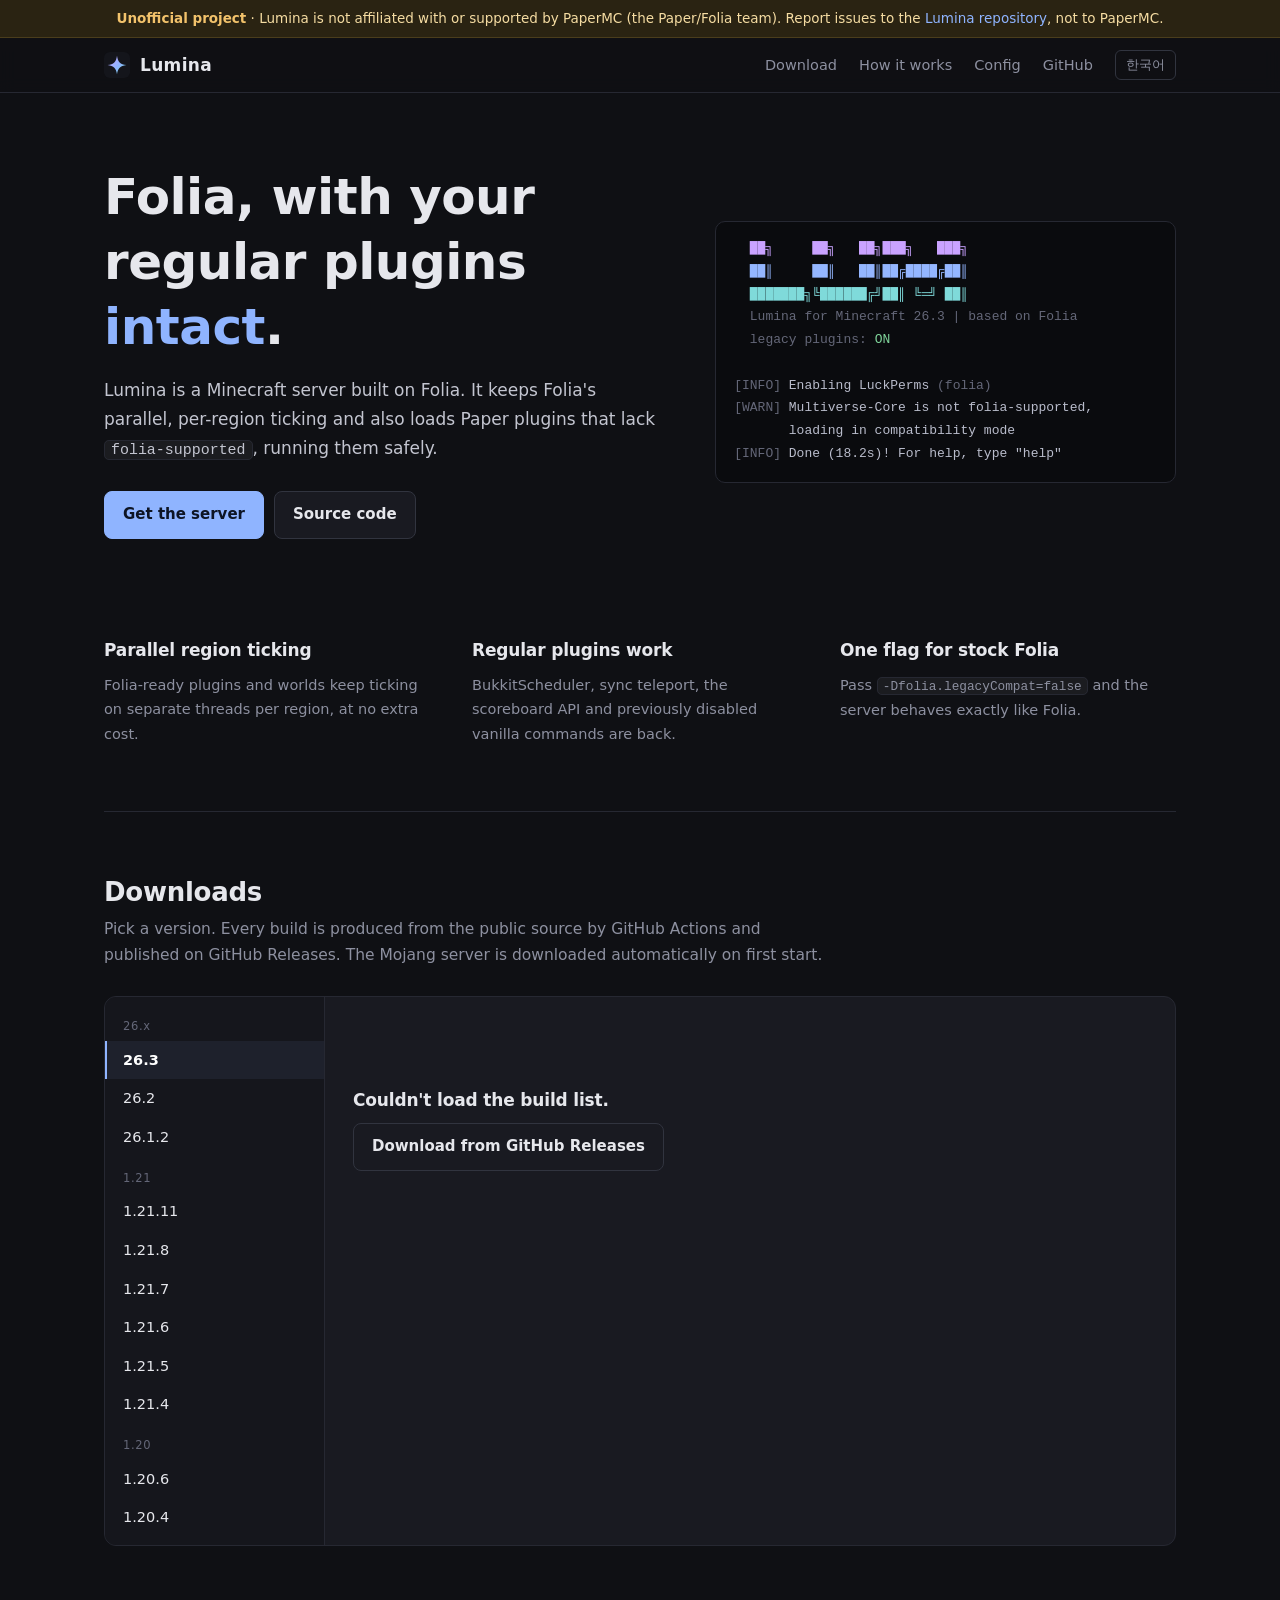
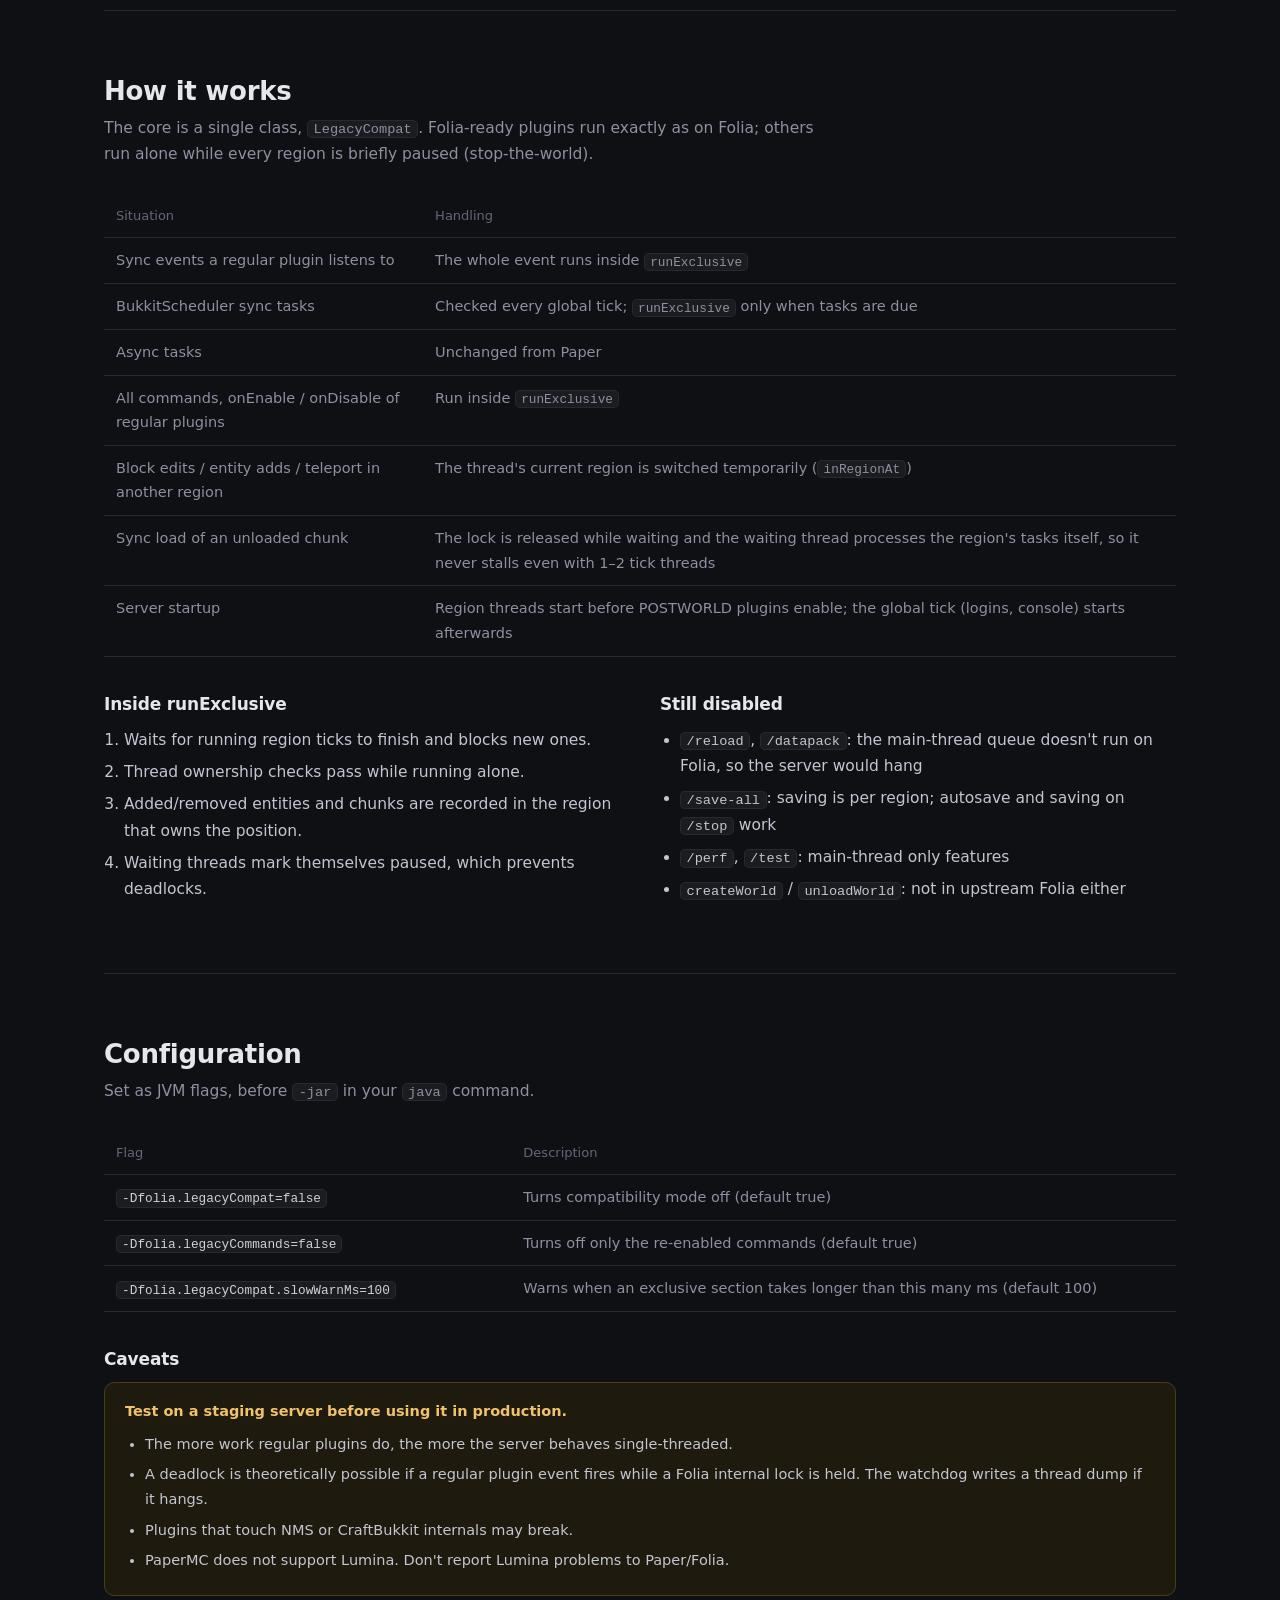
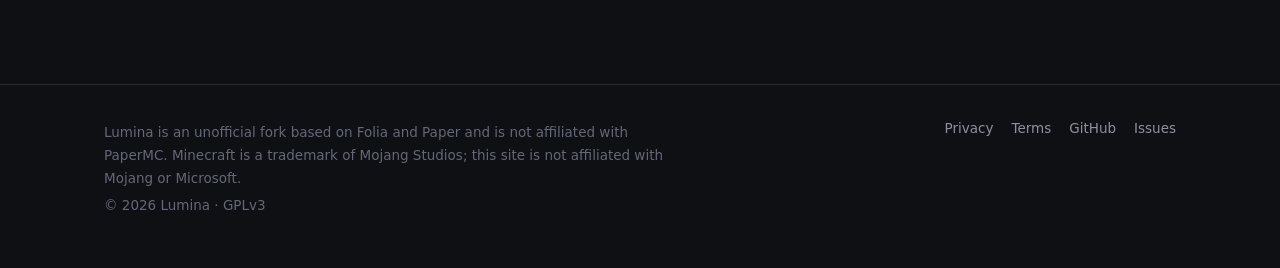
==== commit bbf54120: "Site: 26.1 is 26.1.2 Co-Authored-By: Claude Opus 5.5 <noreply@anthropic.com>" ====
--- a/index.html
+++ b/index.html
@@ -16,7 +16,7 @@
   <meta property="og:image" content="https://lumina.aruru.kr/og.png">
   <meta name="twitter:card" content="summary_large_image">
   <link rel="icon" href="logo.svg" type="image/svg+xml">
-  <link rel="stylesheet" href="style.css">
+  <link rel="stylesheet" href="style.css?v=4">
   <script type="application/ld+json">
   {"@context":"https://schema.org","@type":"SoftwareApplication","name":"Lumina","alternateName":"루미나","applicationCategory":"ServerApplication","operatingSystem":"Windows, Linux, macOS (Java)","url":"https://lumina.aruru.kr/","license":"https://www.gnu.org/licenses/gpl-3.0.html","offers":{"@type":"Offer","price":"0","priceCurrency":"KRW"},"description":"Folia-based Minecraft server with a compatibility mode for regular Paper plugins."}
   </script>
@@ -29,7 +29,7 @@
   </div>
 
   <header class="nav"><div class="nav-in">
-    <a class="brand" href="/"><img src="logo.svg" alt="">Lumina</a>
+    <a class="brand" href="./"><img src="logo.svg" alt="" width="26" height="26">Lumina</a>
     <nav>
       <a href="#download"><span data-lang="ko">다운로드</span><span data-lang="en">Download</span></a>
       <a class="hide-sm" href="#how"><span data-lang="ko">동작 방식</span><span data-lang="en">How it works</span></a>
@@ -201,6 +201,6 @@
     </nav>
   </div></footer>
 
-  <script src="app.js"></script>
+  <script src="app.js?v=4"></script>
 </body>
 </html>
